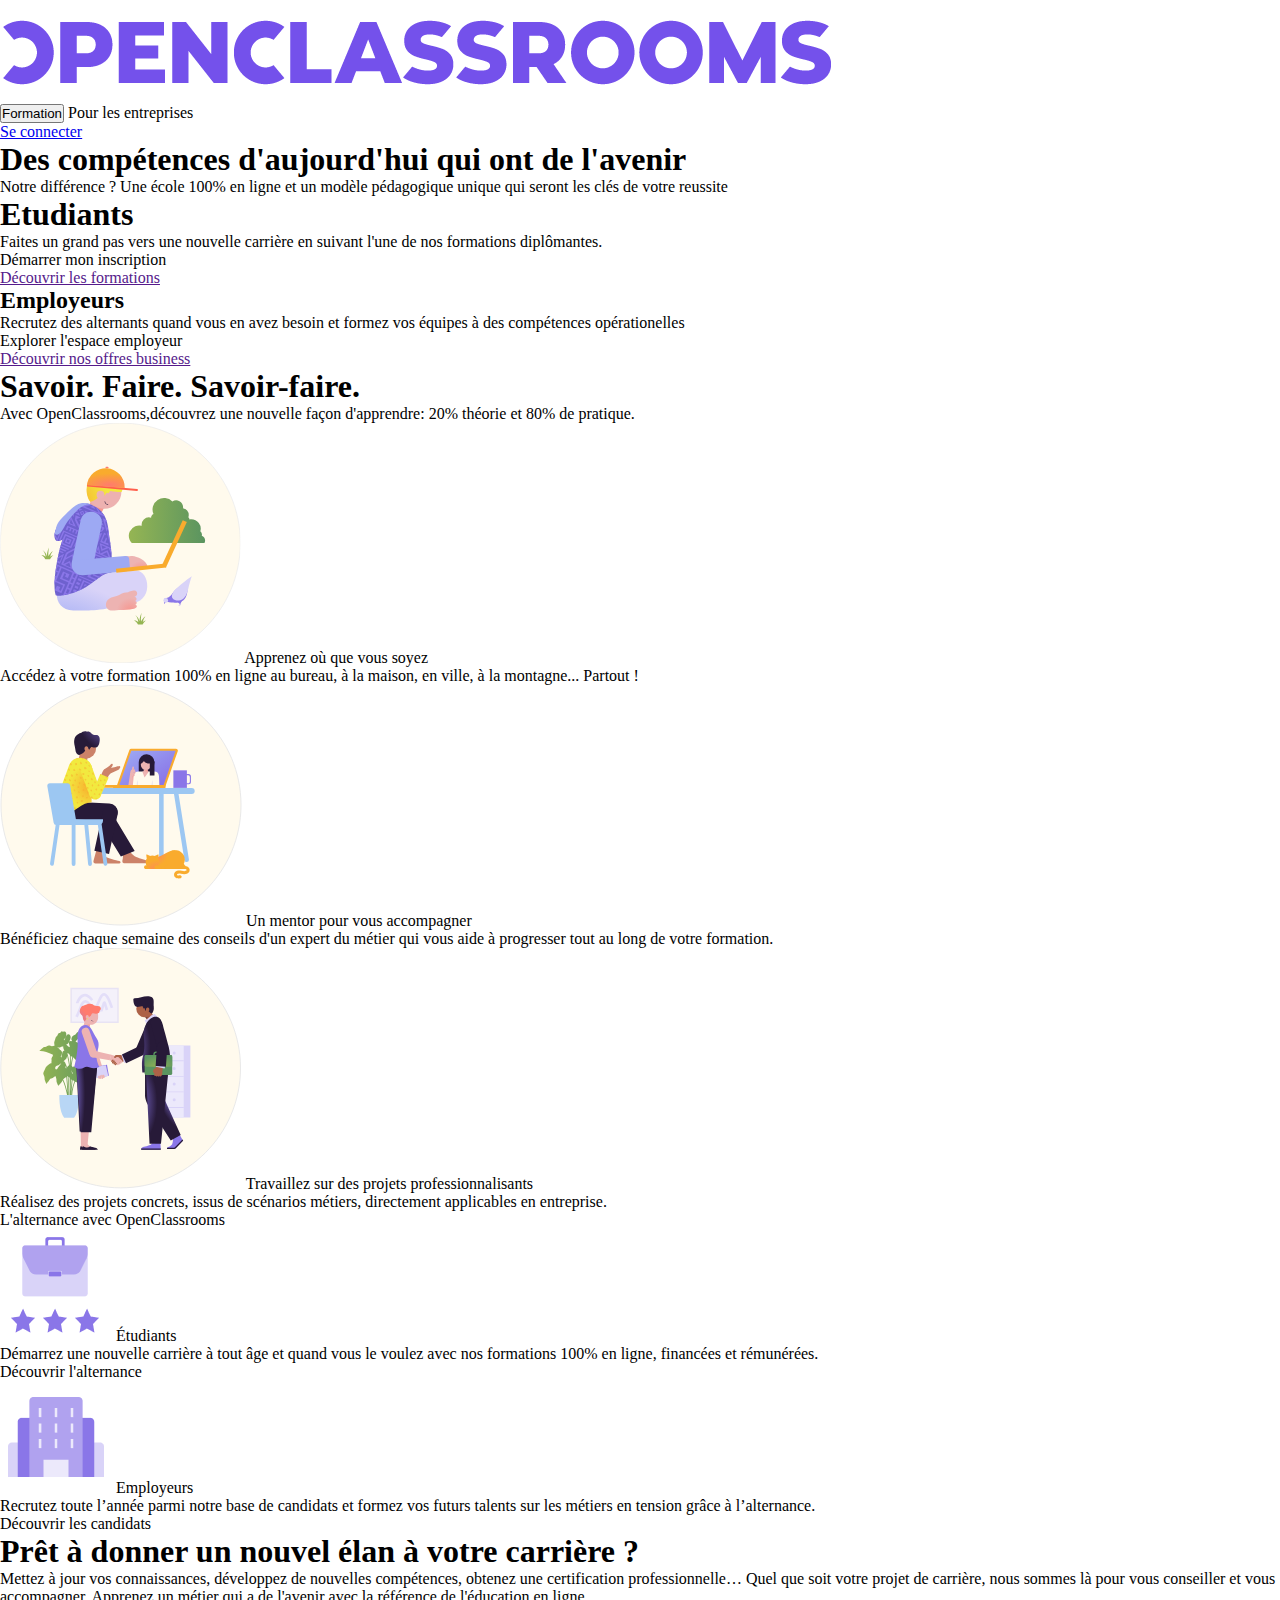
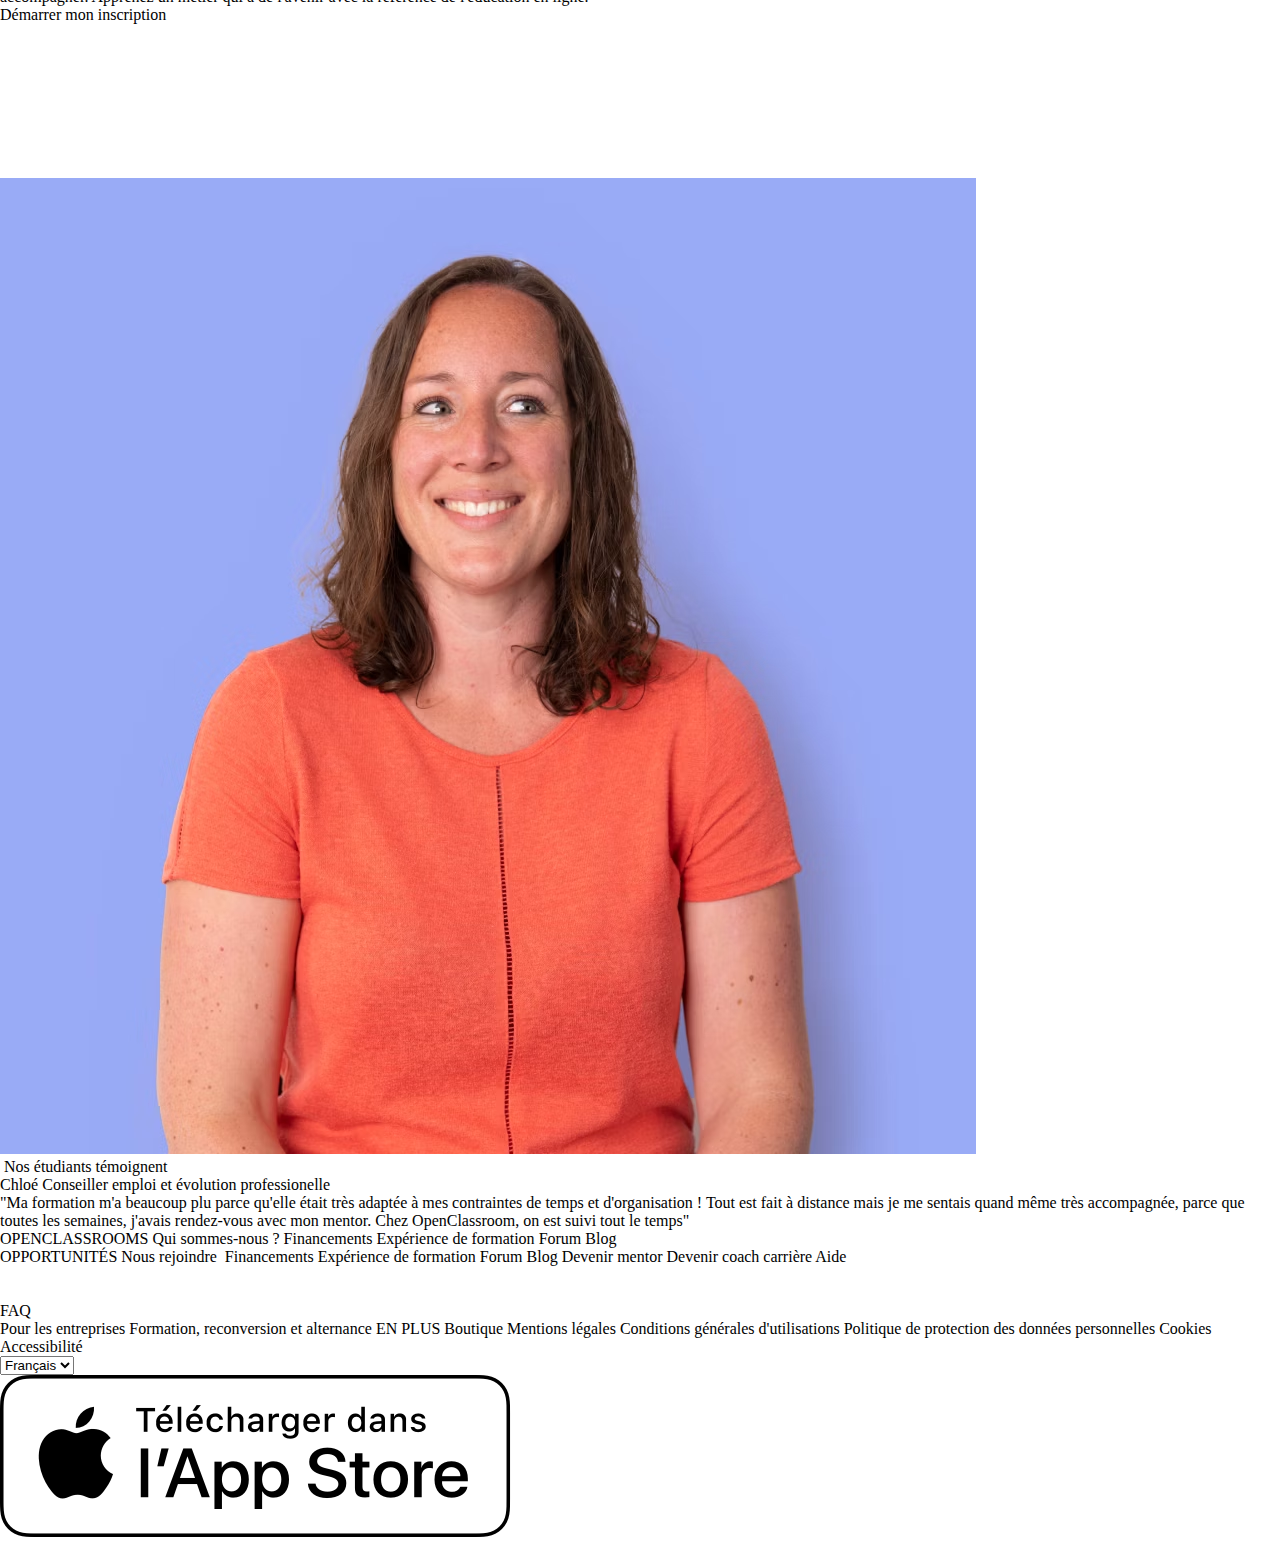
==== index.html @ c18f96f8 "openclassroom html page" ====
<!DOCTYPE html>
<html lang="en">
  <head>
    <meta charset="UTF-8" />
    <meta name="viewport" content="width=device-width, initial-scale=1.0" />
    <link rel="stylesheet" href="/styles/style.min.css" />
    <title>Document</title>
    <link
      rel="stylesheet"
      href="https://cdnjs.cloudflare.com/ajax/libs/font-awesome/6.4.2/css/all.min.css"
      integrity="sha512-z3gLpd7yknf1YoNbCzqRKc4qyor8gaKU1qmn+CShxbuBusANI9QpRohGBreCFkKxLhei6S9CQXFEbbKuqLg0DA=="
      crossorigin="anonymous"
      referrerpolicy="no-referrer"
    />
  </head>
  <body>
    <div class="main">
      <img class="main__img" src="/assets/images/logo.png" alt="" />
      <div class="main__barr">
        <button><span>Formation</span></button>
        <span>Pour les entreprises</span>
        <span><i class="fa-solid fa-magnifying-glass"></i></span>
      </div>
      <a href="#"> Se connecter </a>
    </div>

    <section>
      <div class="section__text">
        <h1>Des compétences d'aujourd'hui qui ont de l'avenir</h1>
        <p>
          Notre différence ? Une école 100% en ligne et un modèle pédagogique
          unique qui seront les clés de votre reussite
        </p>
      </div>
      <div class="section__img"></div>
    </section>
    <section class="section2">
      <div class="section2__case case1">
        <h1>Etudiants</h1>
        <p>
          Faites un grand pas vers une nouvelle carrière en suivant l'une de nos
          formations diplômantes.
        </p>
        <div class="section2__case--button">Démarrer mon inscription</div>
        <a class="section2__case--link" href=""> Découvrir les formations</a>
      </div>
      <div class="section2__case case2">
        <h2>Employeurs</h2>
        <p>
          Recrutez des alternants quand vous en avez besoin et formez vos
          équipes à des compétences opérationelles
        </p>
        <div class="section2__case--button">Explorer l'espace employeur</div>
        <a class="section2__case--link" href="">
          Découvrir nos offres business</a
        >
      </div>
    </section>
    <section>
      <div class="section3">
        <h1>Savoir. Faire. Savoir-faire.</h1>
        <p>
          Avec OpenClassrooms,découvrez une nouvelle façon d'apprendre: 20%
          théorie et 80% de pratique.
        </p>
        <div class="section3__case s3case1">
          <img
            class="section3__case--img"
            src="/assets/images/online_study-011feaaa33df196e1ae0.svg"
            alt=""
          />
          <span> Apprenez où que vous soyez </span>
          <p>
            Accédez à votre formation 100% en ligne au bureau, à la maison, en
            ville, à la montagne... Partout !
          </p>
        </div>
        <div class="section3__case s3case2">
          <img
            class="section3__case--img"
            src="/assets/images/mentoring-d3132f53ba0a521499a9.svg"
            alt=""
          />
          <span> Un mentor pour vous accompagner </span>
          <p>
            Bénéficiez chaque semaine des conseils d'un expert du métier qui
            vous aide à progresser tout au long de votre formation.
          </p>
        </div>
        <div class="section3__case s3case3">
          <img
            class="section3__case--img"
            src="/assets/images/job_ready-7cd674ffd711044da492.svg"
            alt=""
          />
          <span> Travaillez sur des projets professionnalisants </span>
          <p>
            Réalisez des projets concrets, issus de scénarios métiers,
            directement applicables en entreprise.
          </p>
        </div>
      </div>
    </section>
    <section>
      <div class="section4">
        <span> L'alternance avec OpenClassrooms</span>
        <div class="section4__case s4case1">
          <img src="/assets/images/bag.png" alt="" />
          <span>Étudiants</span>
          <p>
            Démarrez une nouvelle carrière à tout âge et quand vous le voulez
            avec nos formations 100% en ligne, financées et rémunérées.
          </p>
          <div class="section4__case--button">Découvrir l'alternance</div>
        </div>
        <div class="section4__case s4case2">
          <img src="/assets/images/homeimg.png" alt="" />
          <span>Employeurs </span>
          <p>
            Recrutez toute l’année parmi notre base de candidats et formez vos
            futurs talents sur les métiers en tension grâce à l’alternance.
          </p>
          <div class="section4__case--button">Découvrir les candidats</div>
        </div>
      </div>
    </section>
    <section>
      <div class="section5">
        <div class="section5__text">
          <h1>Prêt à donner un nouvel élan à votre carrière ?</h1>
          <p>
            Mettez à jour vos connaissances, développez de nouvelles
            compétences, obtenez une certification professionnelle… Quel que
            soit votre projet de carrière, nous sommes là pour vous conseiller
            et vous accompagner. Apprenez un métier qui a de l'avenir avec la
            référence de l'éducation en ligne.
          </p>
          <div class="section5__button">Démarrer mon inscription</div>
        </div>
        <div class="section5__video">
          <video src="/assets/video/video.Webm"></video>
        </div>
      </div>
    </section>
    <section class="section6">
      <img
        class="section6__img"
        src="/assets/images/fr_testimonial_1-9b8d74271bbb512bdc0f.avif"
        alt=""
      />
      <div class="section6__text">
        <div class="section6__text--tittle">
          <img src="#" alt="" />
          <span> Nos étudiants témoignent</span>
        </div>
        <span>Chloé</span>
        <span> Conseiller emploi et évolution professionelle</span>
        <p>
          "Ma formation m'a beaucoup plu parce qu'elle était très adaptée à mes
          contraintes de temps et d'organisation ! Tout est fait à distance mais
          je me sentais quand même très accompagnée, parce que toutes les
          semaines, j'avais rendez-vous avec mon mentor. Chez OpenClassroom, on
          est suivi tout le temps"
        </p>
      </div>
    </section>
    <footer>
      <div class="main__footer">
        <div class="main__footer--case1">
          <span> OPENCLASSROOMS </span>
          <span> Qui sommes-nous ?</span> <span>Financements</span>
          <span>Expérience de formation</span> <span> Forum </span>
          <span> Blog <img src="#" alt="" /></span>
        </div>
        <div class="main__footer--case2">
          <span> OPPORTUNITÉS </span>
          <span> Nous rejoindre <img src="#" alt="" /> </span>
          <span>Financements</span> <span>Expérience de formation</span>
          <span> Forum </span>
          <span>
            Blog <i class="fa-solid fa-arrow-up-right-from-square"></i
          ></span>
          <span>
            Devenir mentor <i class="fa-solid fa-arrow-up-right-from-square"></i
          ></span>
          <span
            >Devenir coach carrière
            <i class="fa-solid fa-arrow-up-right-from-square"></i
          ></span>
          <span> Aide</span>
          <ul>
            <li><i class="fa-solid fa-phone"></i></li>
            <li><i class="fa-solid fa-envelope"></i></li>
            <li>FAQ</li>
          </ul>
        </div>
        <div class="main__footer--case3">
          <span> Pour les entreprises </span>
          <span> Formation, reconversion et alternance</span>
          <span>EN PLUS</span>
          <span
            >Boutique <i class="fa-solid fa-arrow-up-right-from-square"></i>
          </span>
          <span>Mentions légales</span>
          <span>Conditions générales d'utilisations</span>
          <span>Politique de protection des données personnelles </span>
          <span>Cookies</span>
          <span>Accessibilité</span>
        </div>
        <div class="main__footer--case4">
          <label for="language"> <i class="fa-solid fa-globe"></i></label>
          <select name="Language" id="">
            <option value="fr">Français</option>
            <option value="En">Anglais</option>
          </select>
          <div class="media">
            <div class="media__fb"><i class="fa-brands fa-facebook"></i></div>
            <div class="media__x"><i class="fa-brands fa-twitter"></i></div>
            <div class="media__in">
              <i class="fa-brands fa-linkedin-in"></i>
            </div>
            <div class="media__inst">
              <i class="fa-brands fa-square-instagram"></i>
            </div>
            <div class="media__you"><i class="fa-brands fa-youtube"></i></div>
          </div>
          <span> <img src="/assets/images/ios.png" alt="" /></span>
        </div>
      </div>
    </footer>
  </body>
</html>
---- styles/style.min.css ----
* {
  margin: 0;
  padding: 0;
  box-sizing: border-box;
}/*# sourceMappingURL=style.min.css.map */
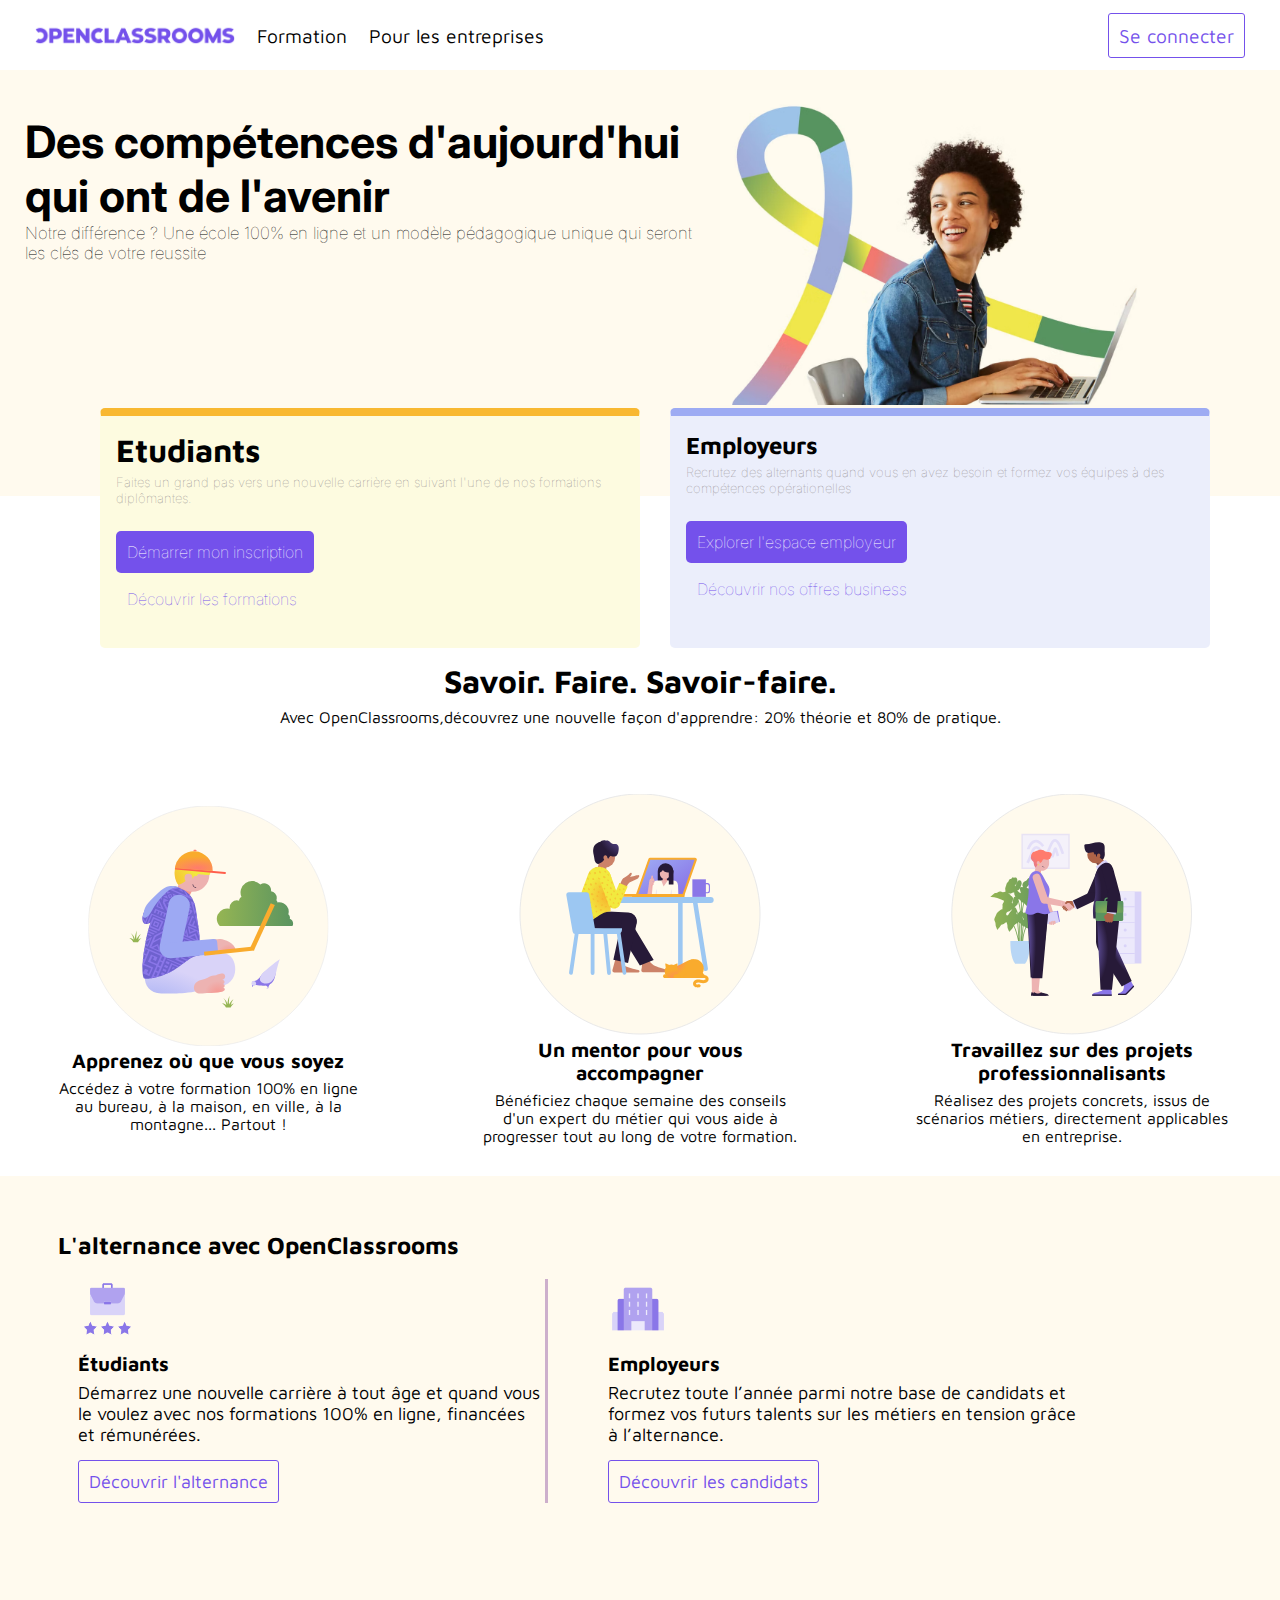
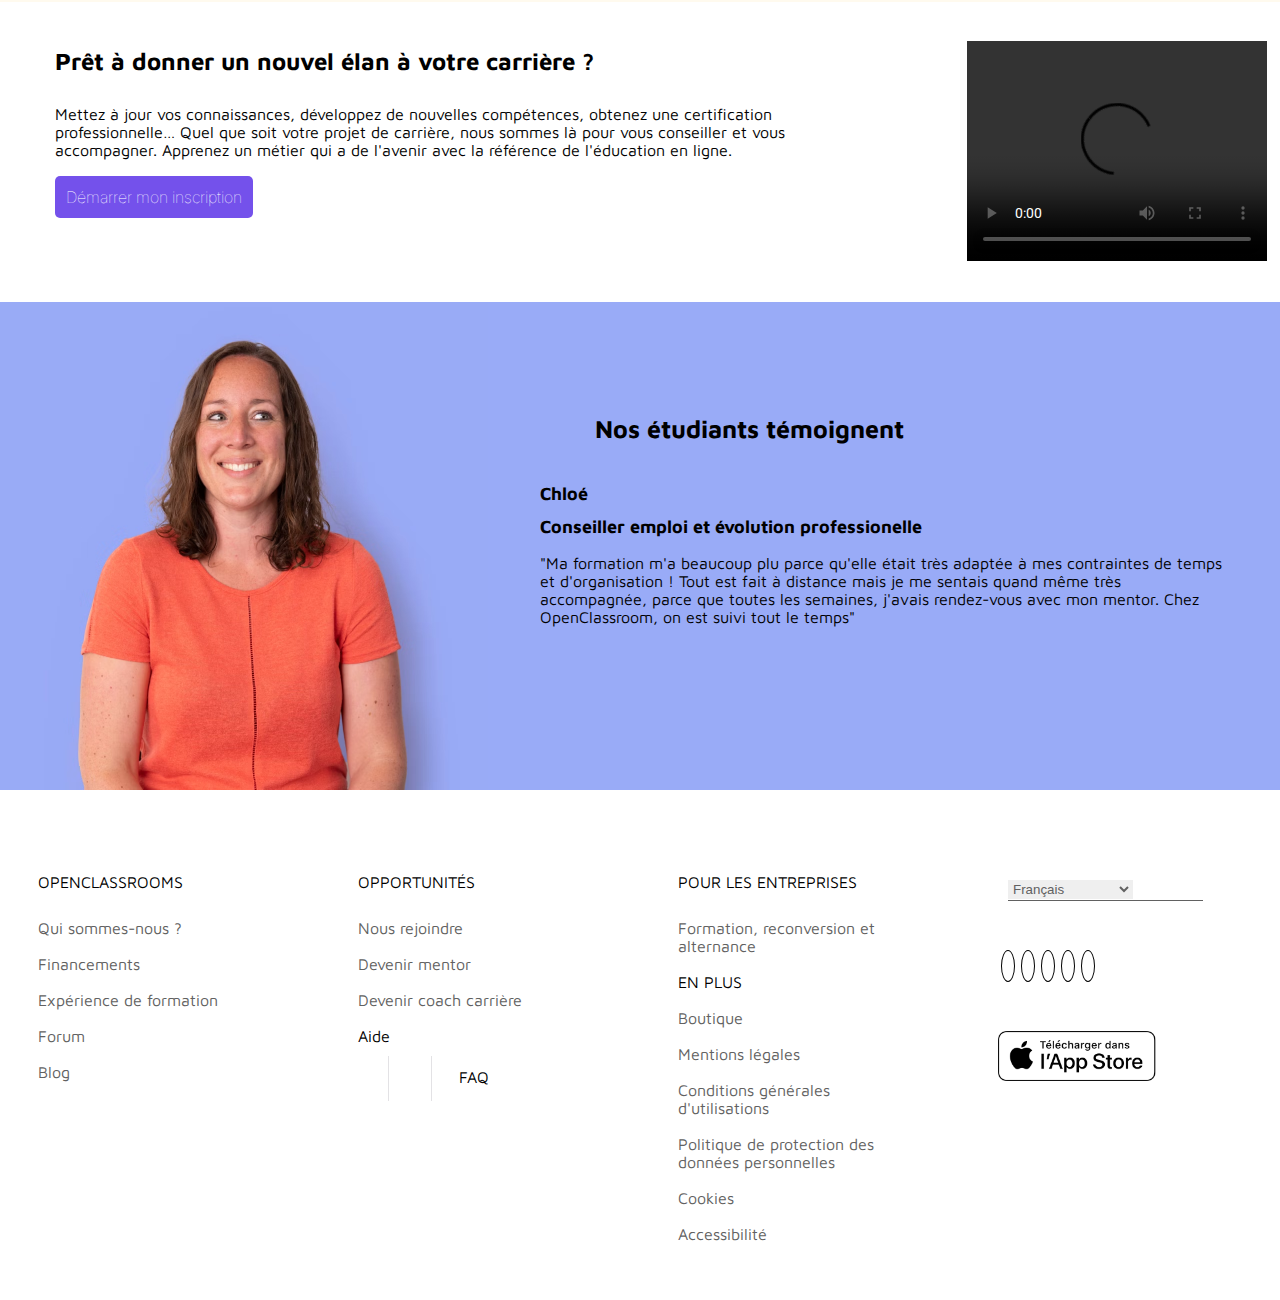
==== commit 0414a8b4: "openclassroom page is done; Next stape for the responsive" ====
--- a/index.html
+++ b/index.html
@@ -17,214 +17,307 @@
     <div class="main">
       <img class="main__img" src="/assets/images/logo.png" alt="" />
       <div class="main__barr">
-        <button><span>Formation</span></button>
-        <span>Pour les entreprises</span>
-        <span><i class="fa-solid fa-magnifying-glass"></i></span>
-      </div>
-      <a href="#"> Se connecter </a>
+        <div class="main__barr--size">
+          <div class="main__barr--size-form">
+            <button class="main__barr--size-but">Formation</button>
+          </div>
+          <div class="main__barr-society">Pour les entreprises</div>
+        </div>
+        <div class="main__barr--seach">
+          <i class="fa-solid fa-magnifying-glass"></i>
+        </div>
+      </div>
+      <a class="main__link" href="#"> Se connecter </a>
     </div>
 
+    <section class="section1">
+      <div class="container">
+        <div class="container__colum">
+          <div class="container__text">
+            <h1 class="container__text--tittle">
+              Des compétences d'aujourd'hui qui ont de l'avenir
+            </h1>
+            <p class="container__text--p">
+              Notre différence ? Une école 100% en ligne et un modèle
+              pédagogique unique qui seront les clés de votre reussite
+            </p>
+          </div>
+          <div class="container__img">
+            <img
+              src="/assets/images/home_banner-16deed9ecd0a8ef5b79c.avif"
+              alt=""
+            />
+          </div>
+        </div>
+
+        <div class="case">
+          <div class="case__absolute squarre1 squarre">
+            <h1>Etudiants</h1>
+            <p>
+              Faites un grand pas vers une nouvelle carrière en suivant l'une de
+              nos formations diplômantes.
+            </p>
+            <br />
+            <br />
+            <div class="case__absolute--button">
+              <a class="case__absolute--button-link1" href="#">
+                <span>Démarrer mon inscription</span></a
+              >
+              <a class="case__absolute--button-link2" href="#">
+                <span>Découvrir les formations</span></a
+              >
+            </div>
+          </div>
+          <div class="case__absolute squarre2 squarre">
+            <h2>Employeurs</h2>
+            <p>
+              Recrutez des alternants quand vous en avez besoin et formez vos
+              équipes à des compétences opérationelles
+            </p>
+            <br />
+            <br />
+            <div class="case__absolute--button">
+              <a class="case__absolute--button-link1" href="#">
+                <span> Explorer l'espace employeur</span></a
+              >
+              <a class="case__absolute--button-link2" href="#">
+                <span>Découvrir nos offres business</span></a
+              >
+            </div>
+          </div>
+        </div>
+      </div>
+    </section>
+
     <section>
-      <div class="section__text">
-        <h1>Des compétences d'aujourd'hui qui ont de l'avenir</h1>
-        <p>
-          Notre différence ? Une école 100% en ligne et un modèle pédagogique
-          unique qui seront les clés de votre reussite
-        </p>
-      </div>
-      <div class="section__img"></div>
-    </section>
-    <section class="section2">
-      <div class="section2__case case1">
-        <h1>Etudiants</h1>
-        <p>
-          Faites un grand pas vers une nouvelle carrière en suivant l'une de nos
-          formations diplômantes.
-        </p>
-        <div class="section2__case--button">Démarrer mon inscription</div>
-        <a class="section2__case--link" href=""> Découvrir les formations</a>
-      </div>
-      <div class="section2__case case2">
-        <h2>Employeurs</h2>
-        <p>
-          Recrutez des alternants quand vous en avez besoin et formez vos
-          équipes à des compétences opérationelles
-        </p>
-        <div class="section2__case--button">Explorer l'espace employeur</div>
-        <a class="section2__case--link" href="">
-          Découvrir nos offres business</a
-        >
-      </div>
-    </section>
-    <section>
-      <div class="section3">
-        <h1>Savoir. Faire. Savoir-faire.</h1>
-        <p>
+      <div class="section3__container">
+        <h1 class="section3__container--tittle">
+          Savoir. Faire. Savoir-faire.
+        </h1>
+        <p class="section3__container--text">
           Avec OpenClassrooms,découvrez une nouvelle façon d'apprendre: 20%
           théorie et 80% de pratique.
         </p>
-        <div class="section3__case s3case1">
-          <img
-            class="section3__case--img"
-            src="/assets/images/online_study-011feaaa33df196e1ae0.svg"
-            alt=""
-          />
-          <span> Apprenez où que vous soyez </span>
-          <p>
-            Accédez à votre formation 100% en ligne au bureau, à la maison, en
-            ville, à la montagne... Partout !
-          </p>
-        </div>
-        <div class="section3__case s3case2">
-          <img
-            class="section3__case--img"
-            src="/assets/images/mentoring-d3132f53ba0a521499a9.svg"
-            alt=""
-          />
-          <span> Un mentor pour vous accompagner </span>
-          <p>
-            Bénéficiez chaque semaine des conseils d'un expert du métier qui
-            vous aide à progresser tout au long de votre formation.
-          </p>
-        </div>
-        <div class="section3__case s3case3">
-          <img
-            class="section3__case--img"
-            src="/assets/images/job_ready-7cd674ffd711044da492.svg"
-            alt=""
-          />
-          <span> Travaillez sur des projets professionnalisants </span>
-          <p>
-            Réalisez des projets concrets, issus de scénarios métiers,
-            directement applicables en entreprise.
-          </p>
+        <div class="section3__container--sec">
+          <div class="section3__container--1 s3case1">
+            <div class="section3__case--img">
+              <img
+                src="/assets/images/online_study-011feaaa33df196e1ae0.svg"
+                alt=""
+              />
+            </div>
+
+            <span class="section3__span"> Apprenez où que vous soyez </span>
+            <p class="section3__text">
+              Accédez à votre formation 100% en ligne au bureau, à la maison, en
+              ville, à la montagne... Partout !
+            </p>
+          </div>
+          <div class="section3__container--2 s3case2">
+            <div class="section3__case--img">
+              <img
+                src="/assets/images/mentoring-d3132f53ba0a521499a9.svg"
+                alt=""
+              />
+            </div>
+
+            <span class="section3__span">
+              Un mentor pour vous accompagner
+            </span>
+            <p class="section3__text">
+              Bénéficiez chaque semaine des conseils d'un expert du métier qui
+              vous aide à progresser tout au long de votre formation.
+            </p>
+          </div>
+          <div class="section3__container--3 s3case3">
+            <div class="section3__case--img">
+              <img
+                class="section3__case--img"
+                src="/assets/images/job_ready-7cd674ffd711044da492.svg"
+                alt=""
+              />
+            </div>
+
+            <span class="section3__span">
+              Travaillez sur des projets professionnalisants
+            </span>
+            <p class="section3__text">
+              Réalisez des projets concrets, issus de scénarios métiers,
+              directement applicables en entreprise.
+            </p>
+          </div>
         </div>
       </div>
     </section>
     <section>
       <div class="section4">
-        <span> L'alternance avec OpenClassrooms</span>
-        <div class="section4__case s4case1">
-          <img src="/assets/images/bag.png" alt="" />
-          <span>Étudiants</span>
-          <p>
-            Démarrez une nouvelle carrière à tout âge et quand vous le voulez
-            avec nos formations 100% en ligne, financées et rémunérées.
-          </p>
-          <div class="section4__case--button">Découvrir l'alternance</div>
-        </div>
-        <div class="section4__case s4case2">
-          <img src="/assets/images/homeimg.png" alt="" />
-          <span>Employeurs </span>
-          <p>
-            Recrutez toute l’année parmi notre base de candidats et formez vos
-            futurs talents sur les métiers en tension grâce à l’alternance.
-          </p>
-          <div class="section4__case--button">Découvrir les candidats</div>
+        <span class="section4__tittle"> L'alternance avec OpenClassrooms</span>
+        <div class="section4__container">
+          <div class="section4__container--case bordercolor">
+            <img class="section4__img" src="/assets/images/bag.png" alt="" />
+            <br />
+            <span class="section4__span">Étudiants</span>
+            <p class="section4__text">
+              Démarrez une nouvelle carrière à tout âge et quand vous le voulez
+              avec nos formations 100% en ligne, financées et rémunérées.
+            </p>
+            <div class="section4__button">Découvrir l'alternance</div>
+          </div>
+          <div class="section4__container--case s4case2">
+            <img
+              class="section4__img"
+              src="/assets/images/homeimg.png"
+              alt=""
+            />
+            <br />
+            <span class="section4__span">Employeurs </span>
+            <p class="section4__text">
+              Recrutez toute l’année parmi notre base de candidats et formez vos
+              futurs talents sur les métiers en tension grâce à l’alternance.
+            </p>
+            <div class="section4__button">Découvrir les candidats</div>
+          </div>
         </div>
       </div>
     </section>
     <section>
       <div class="section5">
         <div class="section5__text">
-          <h1>Prêt à donner un nouvel élan à votre carrière ?</h1>
-          <p>
+          <h1 class="section5__text--tittle">
+            Prêt à donner un nouvel élan à votre carrière ?
+          </h1>
+          <p class="section5__text--tx">
             Mettez à jour vos connaissances, développez de nouvelles
             compétences, obtenez une certification professionnelle… Quel que
             soit votre projet de carrière, nous sommes là pour vous conseiller
             et vous accompagner. Apprenez un métier qui a de l'avenir avec la
             référence de l'éducation en ligne.
           </p>
-          <div class="section5__button">Démarrer mon inscription</div>
+          <span class="section5__button"> Démarrer mon inscription</span>
         </div>
         <div class="section5__video">
-          <video src="/assets/video/video.Webm"></video>
+          <video src="/assets/video/openvideo.mp4" controls></video>
         </div>
       </div>
     </section>
     <section class="section6">
-      <img
-        class="section6__img"
-        src="/assets/images/fr_testimonial_1-9b8d74271bbb512bdc0f.avif"
-        alt=""
-      />
-      <div class="section6__text">
-        <div class="section6__text--tittle">
-          <img src="#" alt="" />
-          <span> Nos étudiants témoignent</span>
-        </div>
-        <span>Chloé</span>
-        <span> Conseiller emploi et évolution professionelle</span>
-        <p>
-          "Ma formation m'a beaucoup plu parce qu'elle était très adaptée à mes
-          contraintes de temps et d'organisation ! Tout est fait à distance mais
-          je me sentais quand même très accompagnée, parce que toutes les
-          semaines, j'avais rendez-vous avec mon mentor. Chez OpenClassroom, on
-          est suivi tout le temps"
-        </p>
+      <div class="section6__container">
+        <div class="section6__img">
+          <img
+            src="/assets/images/fr_testimonial_1-9b8d74271bbb512bdc0f.avif"
+            alt=""
+          />
+        </div>
+
+        <div class="section6__text">
+          <div class="section6__text--tittle">
+            <img src="#" alt="" />
+            <h1 class="section6__text--tittle-h1">Nos étudiants témoignent</h1>
+          </div>
+          <div class="section6__text--name">Chloé</div>
+          <div class="section6__text--head">
+            Conseiller emploi et évolution professionelle
+          </div>
+          <p>
+            "Ma formation m'a beaucoup plu parce qu'elle était très adaptée à
+            mes contraintes de temps et d'organisation ! Tout est fait à
+            distance mais je me sentais quand même très accompagnée, parce que
+            toutes les semaines, j'avais rendez-vous avec mon mentor. Chez
+            OpenClassroom, on est suivi tout le temps"
+          </p>
+        </div>
       </div>
     </section>
     <footer>
-      <div class="main__footer">
-        <div class="main__footer--case1">
-          <span> OPENCLASSROOMS </span>
-          <span> Qui sommes-nous ?</span> <span>Financements</span>
-          <span>Expérience de formation</span> <span> Forum </span>
-          <span> Blog <img src="#" alt="" /></span>
-        </div>
-        <div class="main__footer--case2">
-          <span> OPPORTUNITÉS </span>
-          <span> Nous rejoindre <img src="#" alt="" /> </span>
-          <span>Financements</span> <span>Expérience de formation</span>
-          <span> Forum </span>
-          <span>
+      <div class="footer__container">
+        <div class="footer__container--case footer__div1">
+          <span class="footer__container--tittle"> OPENCLASSROOMS </span> <br />
+          <span class="color"> Qui sommes-nous ?</span> <br />
+          <span class="color">Financements</span> <br />
+          <span class="color">Expérience de formation</span> <br />
+          <span class="color"> Forum </span> <br />
+          <span class="color">
             Blog <i class="fa-solid fa-arrow-up-right-from-square"></i
           ></span>
-          <span>
+        </div>
+        <div class="footer__container--case footer__div2">
+          <span class="footer__container--tittle"> OPPORTUNITÉS </span> <br />
+          <span class="color"> Nous rejoindre <img src="#" alt="" /> </span>
+          <br />
+          <span class="color">
             Devenir mentor <i class="fa-solid fa-arrow-up-right-from-square"></i
           ></span>
-          <span
+          <br />
+          <span class="color"
             >Devenir coach carrière
             <i class="fa-solid fa-arrow-up-right-from-square"></i
           ></span>
+          <br />
           <span> Aide</span>
-          <ul>
-            <li><i class="fa-solid fa-phone"></i></li>
-            <li><i class="fa-solid fa-envelope"></i></li>
-            <li>FAQ</li>
-          </ul>
-        </div>
-        <div class="main__footer--case3">
-          <span> Pour les entreprises </span>
-          <span> Formation, reconversion et alternance</span>
-          <span>EN PLUS</span>
-          <span
+          <div class="footer__container--list">
+            <div class="footer__container--list--border">
+              <i class="fa-solid fa-phone"></i>
+            </div>
+            <div class="footer__container--list--border">
+              <i class="fa-solid fa-envelope"></i>
+            </div>
+            <div class="footer__container--list--border lastchild">FAQ</div>
+          </div>
+        </div>
+        <div class="footer__container--case footer__case3">
+          <span class="footer__container--tittle"> POUR LES ENTREPRISES </span>
+          <br />
+          <span class="color"> Formation, reconversion et alternance</span>
+          <br />
+          <span>EN PLUS</span> <br />
+          <span class="color"
             >Boutique <i class="fa-solid fa-arrow-up-right-from-square"></i>
           </span>
-          <span>Mentions légales</span>
-          <span>Conditions générales d'utilisations</span>
-          <span>Politique de protection des données personnelles </span>
-          <span>Cookies</span>
-          <span>Accessibilité</span>
-        </div>
-        <div class="main__footer--case4">
-          <label for="language"> <i class="fa-solid fa-globe"></i></label>
-          <select name="Language" id="">
-            <option value="fr">Français</option>
-            <option value="En">Anglais</option>
-          </select>
-          <div class="media">
-            <div class="media__fb"><i class="fa-brands fa-facebook"></i></div>
-            <div class="media__x"><i class="fa-brands fa-twitter"></i></div>
-            <div class="media__in">
-              <i class="fa-brands fa-linkedin-in"></i>
-            </div>
-            <div class="media__inst">
-              <i class="fa-brands fa-square-instagram"></i>
-            </div>
-            <div class="media__you"><i class="fa-brands fa-youtube"></i></div>
-          </div>
-          <span> <img src="/assets/images/ios.png" alt="" /></span>
+          <br />
+          <span class="color">Mentions légales</span> <br />
+          <span class="color">Conditions générales d'utilisations</span> <br />
+          <span class="color"
+            >Politique de protection des données personnelles
+          </span>
+          <br />
+          <span class="color">Cookies</span> <br />
+          <span class="color">Accessibilité</span>
+        </div>
+        <div class="footer__container--case footer__case4">
+          <div class="flexlang">
+            <i class="fa-solid fa-globe" id="globe"></i>
+            <div class="footer__container--case--select">
+              <select name="Language" id="" class="color color--none">
+                <option value="fr">Français</option>
+                <option value="En">Anglais</option>
+              </select>
+            </div>
+          </div>
+          <div class="footer__container--case--icon">
+            <div class="media">
+              <a href="https://www.facebook.com/">
+                <i class="fa-brands fa-facebook"></i
+              ></a>
+              <a href="https://twitter.com/home"
+                ><i class="fa-brands fa-twitter"></i
+              ></a>
+              <a href="https://www.linkedin.com/"
+                ><i class="fa-brands fa-linkedin-in"></i
+              ></a>
+              <a href="https://www.instagram.com/"
+                ><i class="fa-brands fa-square-instagram"></i
+              ></a>
+              <a href="https://www.youtube.com/"
+                ><i class="fa-brands fa-youtube"></i
+              ></a>
+            </div>
+          </div>
+
+          <img
+            class="footer__container--case--img"
+            src="/assets/images/ios.png"
+            alt=""
+          />
         </div>
       </div>
     </footer>
--- a/styles/style.min.css
+++ b/styles/style.min.css
@@ -1,5 +1,416 @@
+@import url("https://fonts.googleapis.com/css2?family=Inter:wght@600;800&family=Maven+Pro&family=Montserrat:wght@100;200;300;400&family=Quicksand&family=Roboto:wght@300&display=swap");
 * {
   margin: 0;
   padding: 0;
   box-sizing: border-box;
+}
+
+body {
+  font-family: "Maven Pro", sans-serif;
+  font-weight: 100;
+}
+
+.main {
+  height: 10px;
+  padding: 20px;
+  margin: 15px;
+  display: flex;
+  font-size: 1.2rem;
+  justify-content: space-between;
+  align-items: center;
+}
+.main__img {
+  width: 200px;
+}
+.main__barr {
+  width: 70%;
+  display: flex;
+  justify-content: space-between;
+  align-items: center;
+}
+.main__barr--size {
+  width: 35%;
+  display: flex;
+  justify-content: space-between;
+  align-items: center;
+}
+.main__link {
+  border: 1px solid #7451eb;
+  background-color: white;
+  color: #7451eb;
+  padding: 10px;
+  border-radius: 3px;
+  text-decoration: none;
+}
+
+.main__barr--size-but {
+  border: transparent;
+  font-size: 1.2rem;
+  background-color: transparent;
+  font-family: "Maven Pro", sans-serif;
+  margin-left: 9px;
+}
+
+.section1 img {
+  height: 315px;
+  -o-object-fit: cover;
+     object-fit: cover;
+}
+
+.container {
+  width: 100%;
+  height: 426px;
+  background-color: #fffaee;
+  display: inline-block;
+  align-items: center;
+  padding-top: 20px;
+}
+.container__colum {
+  display: flex;
+}
+.container__text {
+  width: 720px;
+  height: 312px;
+  padding: 25px;
+  word-wrap: break-word;
+}
+.container__text--p {
+  font-size: 1.05rem;
+  font-family: "Inter", sans-serif;
+}
+.container__text--tittle {
+  font-family: "Inter", sans-serif;
+  font-size: 2.8rem;
+  word-wrap: break-word;
+}
+
+.section1 {
+  position: relative;
+}
+
+.case {
+  height: 240px;
+  width: auto;
+  display: flex;
+  justify-content: center;
+}
+.case__absolute {
+  height: 100%;
+  width: 540px;
+  border: 1px solid transparent;
+  margin-left: 30px;
+  padding: 15px;
+  position: relative;
+}
+.case__absolute--button {
+  align-items: center;
+}
+.case__absolute--button-link1 {
+  padding: 10px;
+  border: 1px solid transparent;
+  background-color: #7451eb;
+  border-radius: 5px;
+  text-decoration: none;
+  color: white;
+  margin-top: 50px;
+  font-size: 1rem;
+  font-family: "Inter", sans-serif;
+}
+.case__absolute--button-link2 {
+  text-decoration: none;
+  color: #7451eb;
+  border: 1px solid transparent;
+  border-radius: 5px;
+  padding: 10px;
+  display: block;
+  margin-top: 16px;
+  font-size: 1rem;
+  font-family: "Inter", sans-serif;
+}
+
+.squarre1 {
+  background-color: #fdfbe0;
+  border-top: 8px solid #f8b831;
+  border-radius: 5px;
+}
+
+.squarre2 {
+  background-color: #ebeefb;
+  border-top: 8px solid #9dabf3;
+  border-radius: 5px;
+}
+
+.squarre p {
+  color: #8e8789;
+  font-family: "Inter", sans-serif;
+  font-size: 13px;
+  margin-top: 5px;
+}
+
+.section3__container {
+  padding-top: 36px;
+  height: 550px;
+  margin-top: 130px;
+}
+.section3__container--sec {
+  display: flex;
+  justify-content: space-between;
+  align-items: center;
+  padding: 48px;
+  margin-top: 20px;
+}
+.section3__container--tittle {
+  text-align: center;
+}
+.section3__container--text {
+  text-align: center;
+  margin-top: 8px;
+}
+.section3__container--1 {
+  display: block;
+  width: 320px;
+  height: auto;
+  text-align: center;
+}
+.section3__container--2 {
+  display: block;
+  width: 320px;
+  height: auto;
+  text-align: center;
+}
+.section3__container--3 {
+  display: block;
+  width: 320px;
+  height: auto;
+  text-align: center;
+}
+
+.section3__span {
+  font-size: 20px;
+  font-weight: bold;
+  margin-top: 7px;
+}
+
+.section3__text {
+  margin-top: 7px;
+  font-size: 16px;
+}
+
+.section4 {
+  width: 100%;
+  height: 426px;
+  background-color: #fffaee;
+  display: inline-block;
+  align-items: center;
+  padding: 55px 28px;
+}
+.section4__tittle {
+  font-size: 24px;
+  font-weight: bold;
+  margin: 0px 30px;
+}
+.section4__container {
+  display: flex;
+  padding: 20px;
+  width: 90%;
+  justify-content: space-between;
+  align-items: center;
+}
+.section4__container--case {
+  margin: 0px 30px;
+}
+.section4__span {
+  font-size: 20px;
+  font-weight: bold;
+}
+.section4__text {
+  font-size: 18px;
+  margin-top: 7px;
+}
+.section4__button {
+  border: 1px solid #7451eb;
+  background-color: white;
+  color: #7451eb;
+  padding: 10px;
+  border-radius: 3px;
+  text-decoration: none;
+  max-width: -moz-fit-content;
+  max-width: fit-content;
+  background-color: #fffaee;
+  font-size: 18px;
+  margin-top: 15px;
+}
+
+.bordercolor {
+  border-right: 3px solid #cdafcc;
+}
+
+.section4__img {
+  height: 60px;
+  -o-object-fit: cover;
+     object-fit: cover;
+  margin-bottom: 10px;
+}
+
+.section5 {
+  width: 97%;
+  height: 300px;
+  display: flex;
+  justify-content: space-between;
+  align-items: center;
+  margin: 0px 25px;
+}
+.section5__text {
+  width: 850px;
+  height: 250px;
+  padding: 20px;
+  margin: 10px;
+}
+.section5__text--tittle {
+  margin-bottom: 30px;
+  font-weight: bold;
+  font-size: 24px;
+}
+.section5__text--tx {
+  margin-bottom: 28px;
+}
+.section5__button {
+  padding: 10px;
+  border: 1px solid transparent;
+  background-color: #7451eb;
+  border-radius: 5px;
+  text-decoration: none;
+  color: white;
+  margin-top: 50px;
+  font-size: 1rem;
+  font-family: "Inter", sans-serif;
+}
+
+.section5__video video {
+  height: 250px;
+  -o-object-fit: cover;
+     object-fit: cover;
+  padding: 15px 0px;
+}
+
+.section6 {
+  width: 100%;
+  height: 488px;
+  background-color: #99abf7;
+}
+.section6__container {
+  display: flex;
+  justify-content: space-between;
+  align-items: center;
+}
+.section6__text {
+  height: 488px;
+  width: 830px;
+  display: block;
+  padding: 52px;
+  align-items: center;
+}
+.section6__text--name {
+  font-weight: bold;
+  font-size: 18px;
+  margin-bottom: 12px;
+}
+.section6__text--head {
+  font-weight: bold;
+  font-size: 18px;
+  margin-bottom: 17px;
+}
+
+.section6 h1 {
+  margin: 30px;
+  font-weight: bold;
+  font-size: 25px;
+  padding: 10px 25px;
+  text-align: start;
+}
+
+.section6__img img {
+  height: 488px;
+  width: 488px;
+  -o-object-fit: cover;
+     object-fit: cover;
+}
+
+.footer__container {
+  width: 100%;
+  height: 510px;
+  display: flex;
+  justify-content: space-between;
+  align-items: center;
+  padding: 35px;
+}
+.footer__container--tittle {
+  margin-bottom: 10px;
+}
+.footer__container--case {
+  width: 250px;
+  height: 350px;
+  padding: 3px;
+}
+.footer__container--case--img {
+  height: 50px;
+}
+.footer__container--case--select {
+  height: 28px;
+  border-bottom: 1px solid #616161;
+  margin-left: 10px;
+  width: 80%;
+}
+.footer__container--list {
+  display: flex;
+  justify-content: space-between;
+  align-items: center;
+  height: 50px;
+  width: 60%;
+  margin-top: 8px;
+}
+.footer__container--list--border {
+  border-right: 1.5px solid #e3e2e5;
+  height: 90%;
+  padding: 12px 15px;
+}
+
+.lastchild {
+  border-right: transparent;
+}
+
+.footer__container span {
+  gap: 10px;
+  display: block;
+}
+
+.color {
+  color: #616161;
+}
+
+.color--none {
+  width: 125px;
+  border: 1px solid transparent;
+}
+
+.footer__container--case--icon {
+  display: flex;
+  justify-content: space-between;
+  height: 70px;
+  align-items: center;
+  margin: 30px 0px;
+}
+
+.footer__container--case--icon a {
+  margin: 0px 3px;
+  border: 1px solid black;
+  padding: 6px;
+  border-radius: 50%;
+  cursor: pointer;
+}
+
+.flexlang {
+  display: flex;
+  width: auto;
+  font-size: 22px;
 }/*# sourceMappingURL=style.min.css.map */